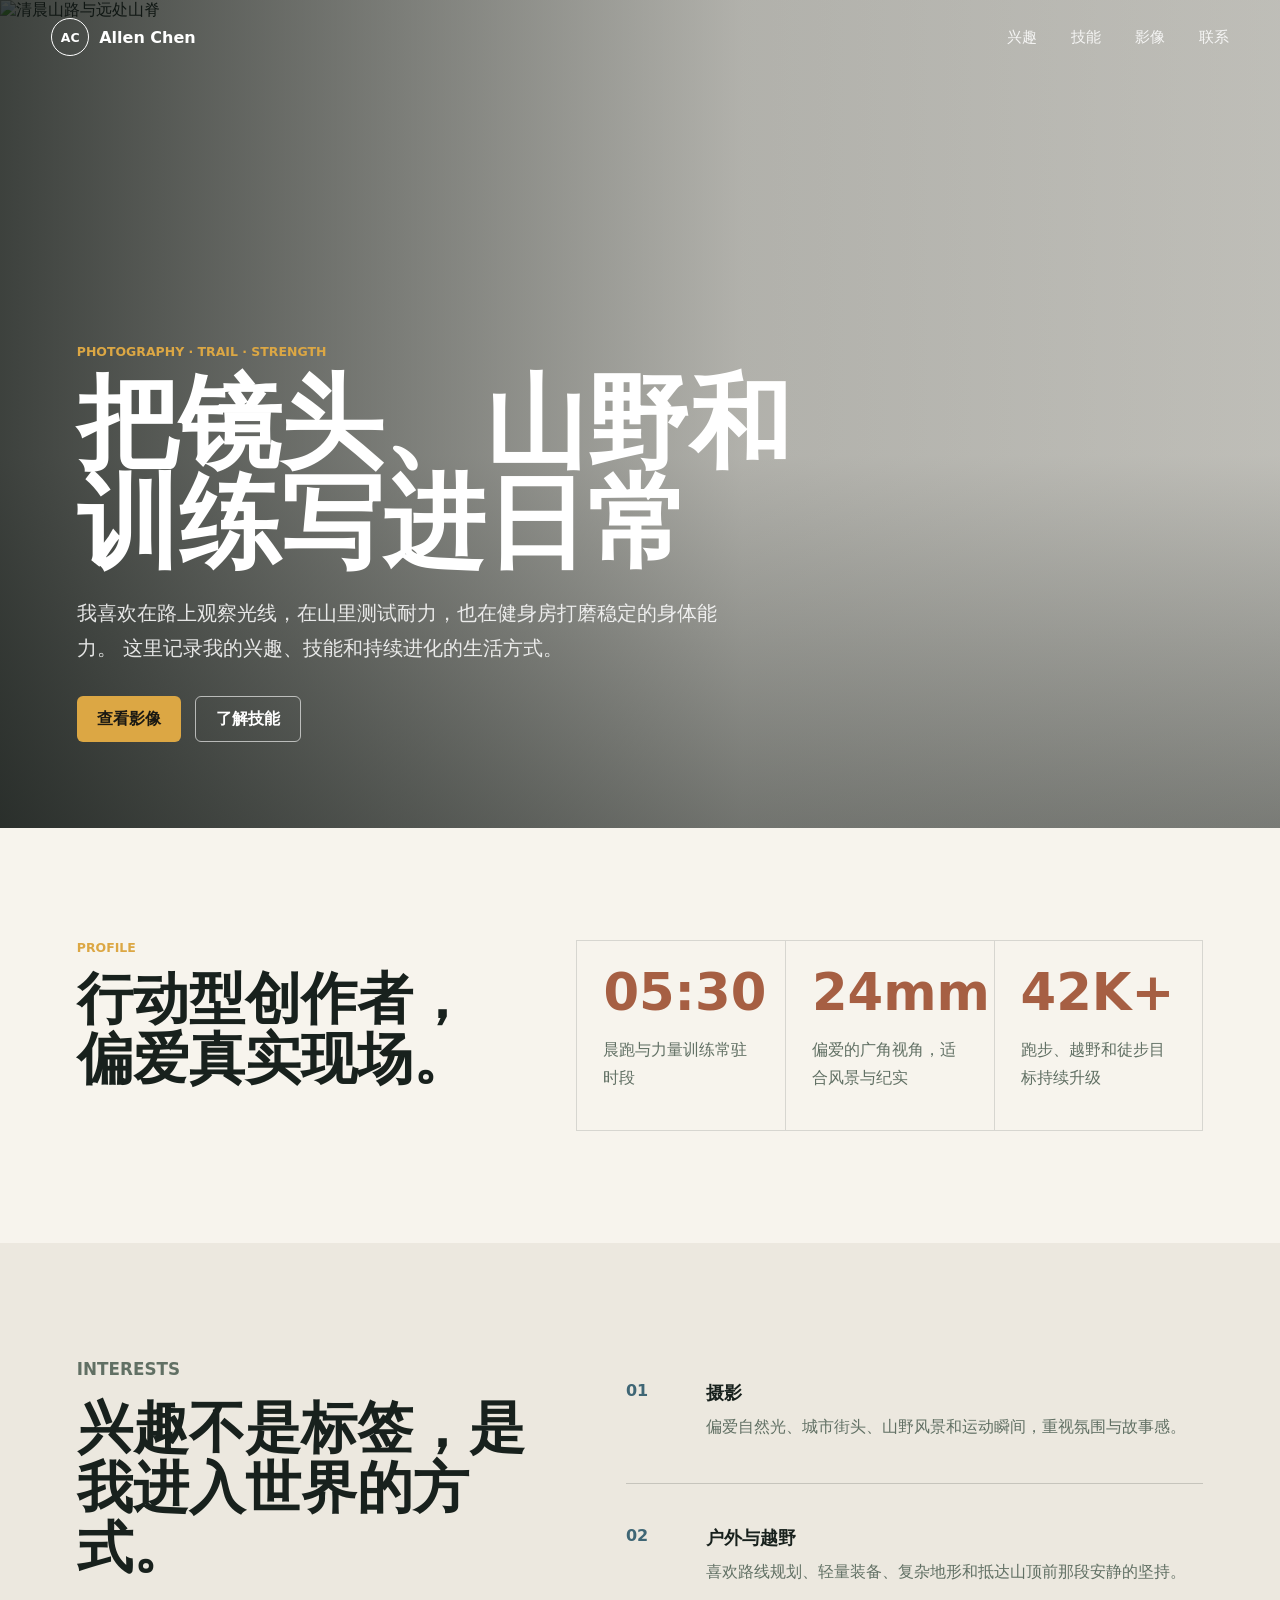
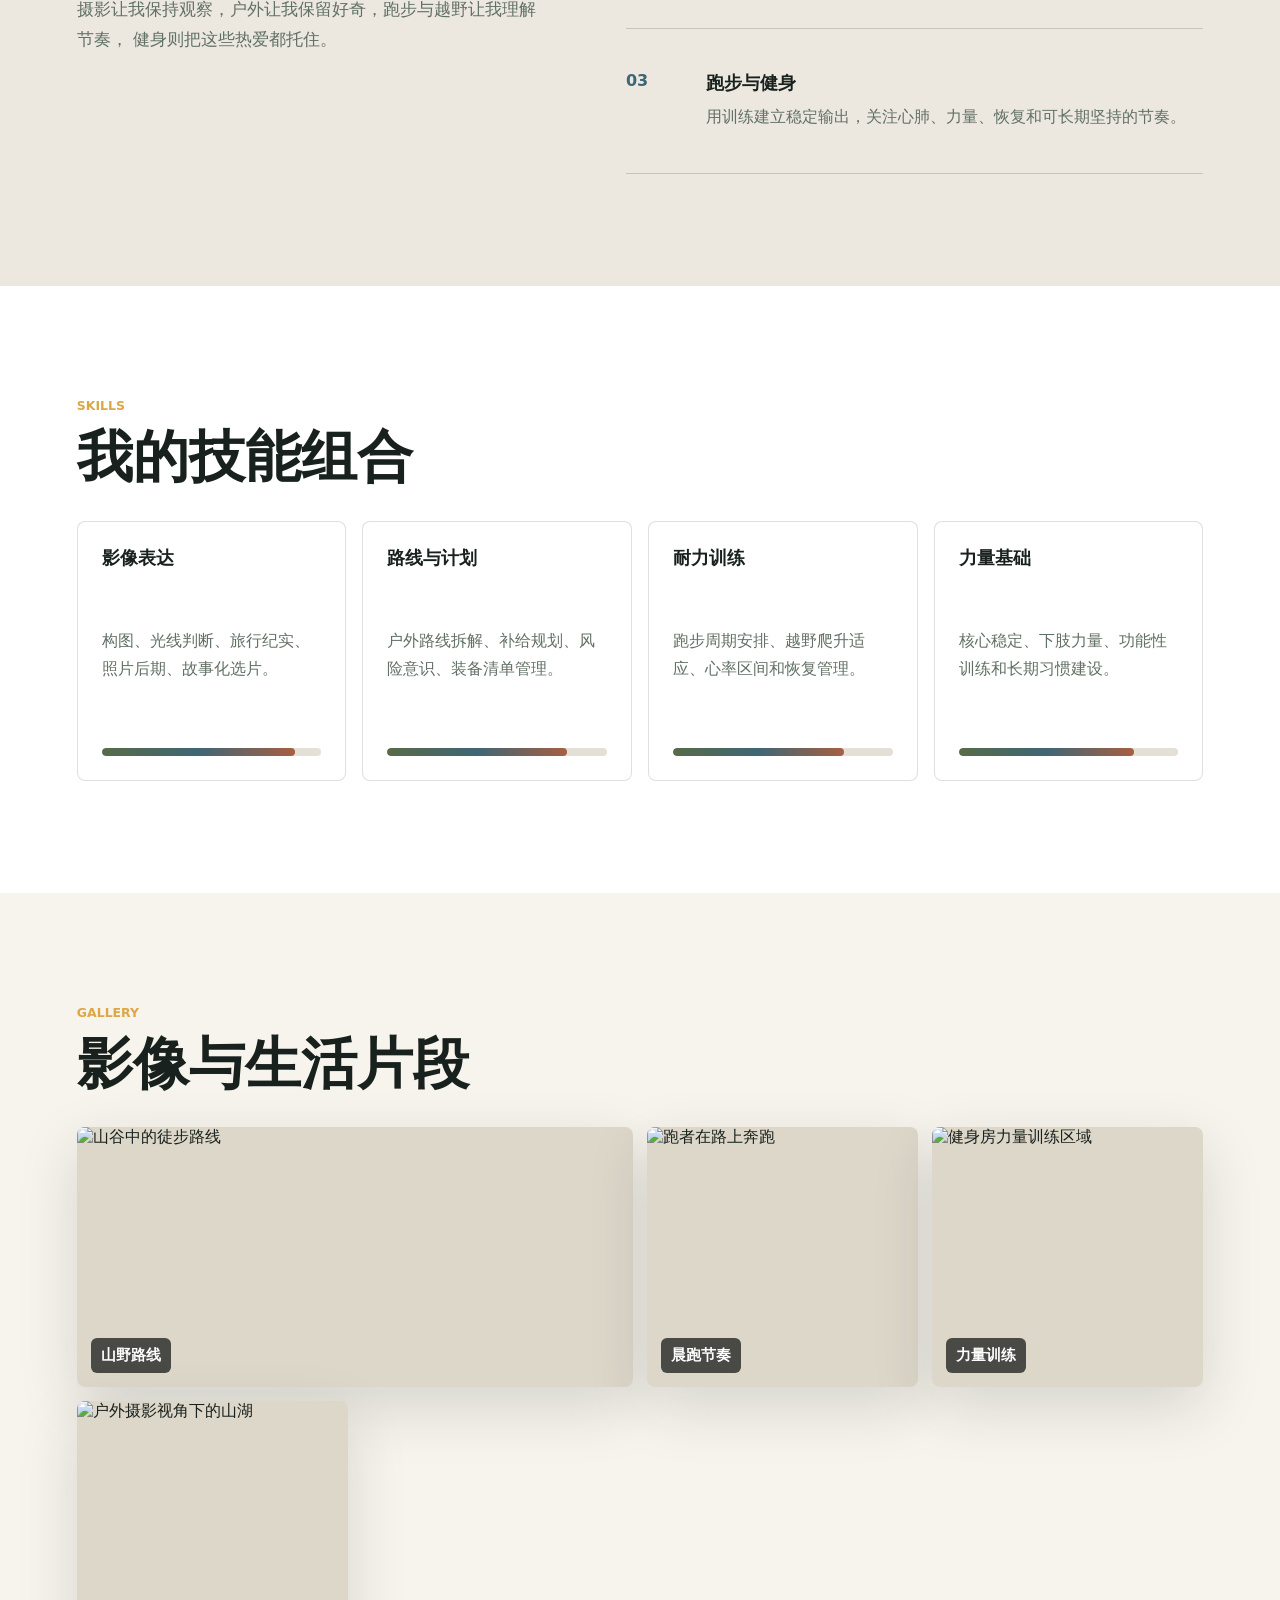
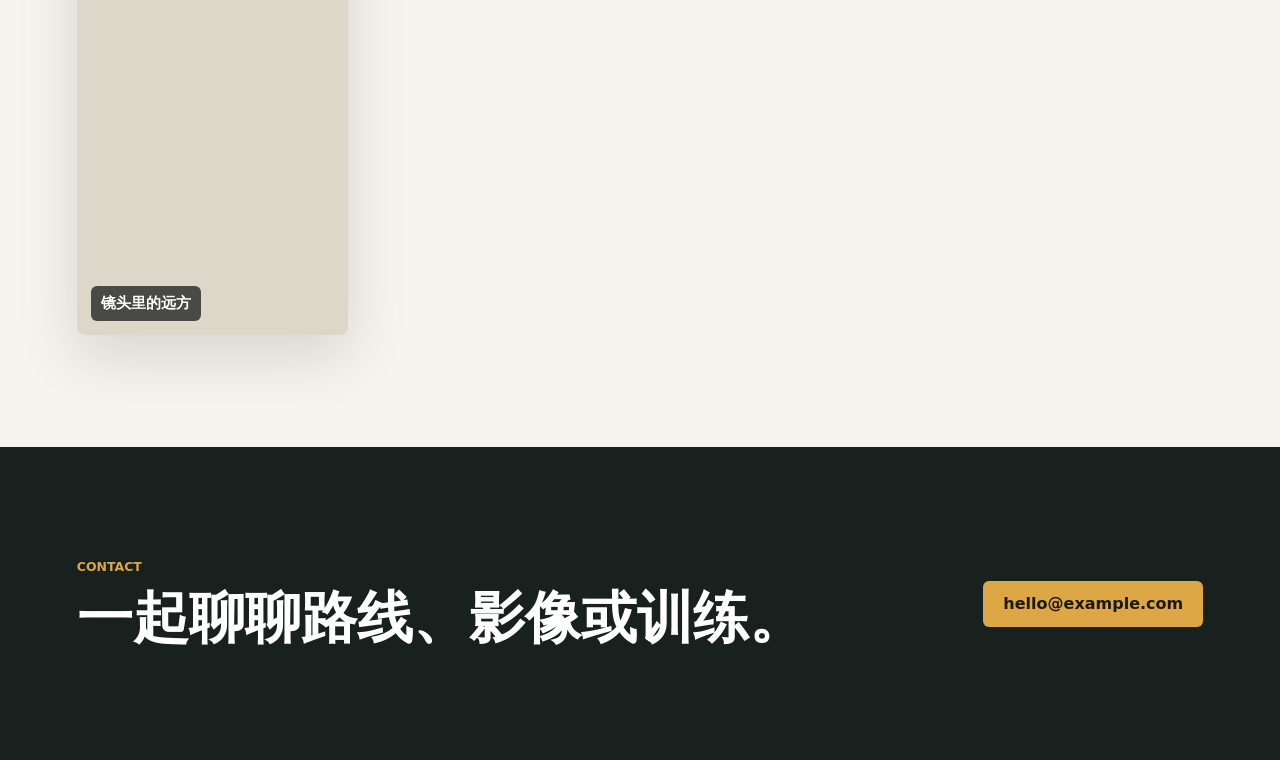
==== index.html @ 3719502e "initial commit" ====
<!doctype html>
<html lang="zh-CN">
  <head>
    <meta charset="UTF-8" />
    <meta name="viewport" content="width=device-width, initial-scale=1.0" />
    <title>Allen Chen | 个人展示</title>
    <meta
      name="description"
      content="Allen Chen 的个人展示网站，聚焦摄影、户外、跑步、越野、健身与综合技能。"
    />
    <link rel="preconnect" href="https://images.unsplash.com" />
    <link rel="stylesheet" href="styles.css" />
  </head>
  <body>
    <header class="site-header" aria-label="主导航">
      <a class="brand" href="#top" aria-label="返回首页">
        <span class="brand-mark">AC</span>
        <span>Allen Chen</span>
      </a>
      <nav class="nav-links" aria-label="页面导航">
        <a href="#interests">兴趣</a>
        <a href="#skills">技能</a>
        <a href="#gallery">影像</a>
        <a href="#contact">联系</a>
      </nav>
    </header>

    <main id="top">
      <section class="hero" aria-labelledby="hero-title">
        <img
          class="hero-image"
          src="https://images.unsplash.com/photo-1500530855697-b586d89ba3ee?auto=format&fit=crop&w=2200&q=85"
          alt="清晨山路与远处山脊"
        />
        <div class="hero-overlay"></div>
        <div class="hero-content">
          <p class="kicker">Photography · Trail · Strength</p>
          <h1 id="hero-title">把镜头、山野和训练写进日常</h1>
          <p class="hero-copy">
            我喜欢在路上观察光线，在山里测试耐力，也在健身房打磨稳定的身体能力。
            这里记录我的兴趣、技能和持续进化的生活方式。
          </p>
          <div class="hero-actions" aria-label="主要操作">
            <a class="button primary" href="#gallery">查看影像</a>
            <a class="button secondary" href="#skills">了解技能</a>
          </div>
        </div>
      </section>

      <section class="section intro" aria-label="个人概览">
        <div class="intro-text">
          <p class="section-label">Profile</p>
          <h2>行动型创作者，偏爱真实现场。</h2>
        </div>
        <div class="intro-grid">
          <article>
            <strong>05:30</strong>
            <span>晨跑与力量训练常驻时段</span>
          </article>
          <article>
            <strong>24mm</strong>
            <span>偏爱的广角视角，适合风景与纪实</span>
          </article>
          <article>
            <strong>42K+</strong>
            <span>跑步、越野和徒步目标持续升级</span>
          </article>
        </div>
      </section>

      <section id="interests" class="section split-section" aria-labelledby="interests-title">
        <div class="section-copy">
          <p class="section-label">Interests</p>
          <h2 id="interests-title">兴趣不是标签，是我进入世界的方式。</h2>
          <p>
            摄影让我保持观察，户外让我保留好奇，跑步与越野让我理解节奏，
            健身则把这些热爱都托住。
          </p>
        </div>
        <div class="interest-list">
          <article class="interest-item">
            <span>01</span>
            <div>
              <h3>摄影</h3>
              <p>偏爱自然光、城市街头、山野风景和运动瞬间，重视氛围与故事感。</p>
            </div>
          </article>
          <article class="interest-item">
            <span>02</span>
            <div>
              <h3>户外与越野</h3>
              <p>喜欢路线规划、轻量装备、复杂地形和抵达山顶前那段安静的坚持。</p>
            </div>
          </article>
          <article class="interest-item">
            <span>03</span>
            <div>
              <h3>跑步与健身</h3>
              <p>用训练建立稳定输出，关注心肺、力量、恢复和可长期坚持的节奏。</p>
            </div>
          </article>
        </div>
      </section>

      <section id="skills" class="section skills-section" aria-labelledby="skills-title">
        <div class="section-heading">
          <p class="section-label">Skills</p>
          <h2 id="skills-title">我的技能组合</h2>
        </div>
        <div class="skills-grid">
          <article class="skill-card">
            <h3>影像表达</h3>
            <p>构图、光线判断、旅行纪实、照片后期、故事化选片。</p>
            <div class="meter" aria-label="影像表达熟练度"><span style="width: 88%"></span></div>
          </article>
          <article class="skill-card">
            <h3>路线与计划</h3>
            <p>户外路线拆解、补给规划、风险意识、装备清单管理。</p>
            <div class="meter" aria-label="路线与计划熟练度"><span style="width: 82%"></span></div>
          </article>
          <article class="skill-card">
            <h3>耐力训练</h3>
            <p>跑步周期安排、越野爬升适应、心率区间和恢复管理。</p>
            <div class="meter" aria-label="耐力训练熟练度"><span style="width: 78%"></span></div>
          </article>
          <article class="skill-card">
            <h3>力量基础</h3>
            <p>核心稳定、下肢力量、功能性训练和长期习惯建设。</p>
            <div class="meter" aria-label="力量基础熟练度"><span style="width: 80%"></span></div>
          </article>
        </div>
      </section>

      <section id="gallery" class="section gallery-section" aria-labelledby="gallery-title">
        <div class="section-heading">
          <p class="section-label">Gallery</p>
          <h2 id="gallery-title">影像与生活片段</h2>
        </div>
        <div class="gallery-grid">
          <figure class="gallery-item wide">
            <img
              src="https://images.unsplash.com/photo-1500534314209-a25ddb2bd429?auto=format&fit=crop&w=1400&q=85"
              alt="山谷中的徒步路线"
            />
            <figcaption>山野路线</figcaption>
          </figure>
          <figure class="gallery-item">
            <img
              src="https://images.unsplash.com/photo-1516724562728-afc824a36e84?auto=format&fit=crop&w=900&q=85"
              alt="跑者在路上奔跑"
            />
            <figcaption>晨跑节奏</figcaption>
          </figure>
          <figure class="gallery-item">
            <img
              src="https://images.unsplash.com/photo-1534438327276-14e5300c3a48?auto=format&fit=crop&w=900&q=85"
              alt="健身房力量训练区域"
            />
            <figcaption>力量训练</figcaption>
          </figure>
          <figure class="gallery-item tall">
            <img
              src="https://images.unsplash.com/photo-1500534623283-312aade485b7?auto=format&fit=crop&w=900&q=85"
              alt="户外摄影视角下的山湖"
            />
            <figcaption>镜头里的远方</figcaption>
          </figure>
        </div>
      </section>

      <section id="contact" class="section contact-section" aria-labelledby="contact-title">
        <div>
          <p class="section-label">Contact</p>
          <h2 id="contact-title">一起聊聊路线、影像或训练。</h2>
        </div>
        <a class="button primary" href="mailto:hello@example.com">hello@example.com</a>
      </section>
    </main>

    <button class="back-to-top" type="button" aria-label="回到顶部">↑</button>

    <script src="script.js"></script>
  </body>
</html>
---- styles.css ----
:root {
  color-scheme: light;
  --ink: #18211d;
  --muted: #617064;
  --paper: #f7f4ed;
  --panel: #ffffff;
  --moss: #586b48;
  --clay: #a65f43;
  --steel: #3f6675;
  --sun: #dca744;
  --line: rgba(24, 33, 29, 0.14);
  --shadow: 0 20px 60px rgba(24, 33, 29, 0.15);
}

* {
  box-sizing: border-box;
}

html {
  scroll-behavior: smooth;
}

body {
  margin: 0;
  font-family:
    Inter, ui-sans-serif, system-ui, -apple-system, BlinkMacSystemFont, "Segoe UI",
    "PingFang SC", "Microsoft YaHei", sans-serif;
  color: var(--ink);
  background: var(--paper);
}

img {
  display: block;
  max-width: 100%;
}

a {
  color: inherit;
  text-decoration: none;
}

.site-header {
  position: fixed;
  top: 0;
  left: 0;
  z-index: 20;
  display: flex;
  width: 100%;
  align-items: center;
  justify-content: space-between;
  padding: 18px clamp(18px, 4vw, 56px);
  color: #fff;
  transition:
    background 180ms ease,
    box-shadow 180ms ease,
    color 180ms ease;
}

.site-header.is-scrolled {
  color: var(--ink);
  background: rgba(247, 244, 237, 0.92);
  box-shadow: 0 10px 30px rgba(24, 33, 29, 0.09);
  backdrop-filter: blur(16px);
}

.brand,
.nav-links {
  display: flex;
  align-items: center;
}

.brand {
  gap: 10px;
  font-weight: 750;
}

.brand-mark {
  display: inline-grid;
  width: 38px;
  height: 38px;
  place-items: center;
  border: 1px solid currentColor;
  border-radius: 50%;
  font-size: 0.78rem;
  letter-spacing: 0;
}

.nav-links {
  gap: clamp(14px, 3vw, 34px);
  font-size: 0.94rem;
}

.nav-links a {
  opacity: 0.86;
}

.nav-links a:hover {
  opacity: 1;
}

.hero {
  position: relative;
  min-height: 92vh;
  display: grid;
  align-items: end;
  overflow: hidden;
  padding: 132px clamp(20px, 6vw, 82px) 86px;
}

.hero-image,
.hero-overlay {
  position: absolute;
  inset: 0;
  width: 100%;
  height: 100%;
}

.hero-image {
  object-fit: cover;
}

.hero-overlay {
  background:
    linear-gradient(90deg, rgba(12, 18, 15, 0.78), rgba(12, 18, 15, 0.26) 58%, rgba(12, 18, 15, 0.2)),
    linear-gradient(0deg, rgba(12, 18, 15, 0.42), rgba(12, 18, 15, 0.05) 45%);
}

.hero-content {
  position: relative;
  z-index: 1;
  max-width: 780px;
  color: #fff;
}

.kicker,
.section-label {
  margin: 0 0 14px;
  color: var(--sun);
  font-size: 0.78rem;
  font-weight: 800;
  letter-spacing: 0;
  text-transform: uppercase;
}

h1,
h2,
h3,
p {
  margin-top: 0;
}

h1 {
  max-width: 760px;
  margin-bottom: 22px;
  font-size: clamp(3rem, 8vw, 6.8rem);
  line-height: 0.98;
  letter-spacing: 0;
}

h2 {
  margin-bottom: 18px;
  font-size: clamp(2rem, 4.4vw, 4rem);
  line-height: 1.06;
  letter-spacing: 0;
}

h3 {
  margin-bottom: 8px;
  font-size: 1.12rem;
}

.hero-copy {
  max-width: 640px;
  margin-bottom: 30px;
  color: rgba(255, 255, 255, 0.86);
  font-size: clamp(1rem, 1.6vw, 1.22rem);
  line-height: 1.8;
}

.hero-actions,
.contact-section {
  display: flex;
  align-items: center;
  gap: 14px;
  flex-wrap: wrap;
}

.button {
  display: inline-flex;
  min-height: 46px;
  align-items: center;
  justify-content: center;
  border-radius: 6px;
  padding: 0 20px;
  font-weight: 760;
  transition:
    transform 160ms ease,
    background 160ms ease,
    border-color 160ms ease;
}

.button:hover {
  transform: translateY(-2px);
}

.button.primary {
  background: var(--sun);
  color: #1b1913;
}

.button.secondary {
  border: 1px solid rgba(255, 255, 255, 0.62);
  color: #fff;
}

.section {
  padding: clamp(62px, 9vw, 112px) clamp(20px, 6vw, 82px);
}

.intro {
  display: grid;
  grid-template-columns: minmax(0, 0.82fr) minmax(320px, 1.18fr);
  gap: clamp(28px, 5vw, 72px);
  align-items: start;
}

.intro-text h2 {
  max-width: 580px;
}

.intro-grid {
  display: grid;
  grid-template-columns: repeat(3, minmax(0, 1fr));
  border-top: 1px solid var(--line);
  border-left: 1px solid var(--line);
}

.intro-grid article {
  min-height: 190px;
  padding: 26px;
  border-right: 1px solid var(--line);
  border-bottom: 1px solid var(--line);
}

.intro-grid strong {
  display: block;
  margin-bottom: 18px;
  color: var(--clay);
  font-size: clamp(2rem, 4vw, 3.7rem);
  line-height: 1;
}

.intro-grid span,
.section-copy p,
.interest-item p,
.skill-card p {
  color: var(--muted);
  line-height: 1.75;
}

.split-section {
  display: grid;
  grid-template-columns: minmax(280px, 0.9fr) minmax(320px, 1.1fr);
  gap: clamp(34px, 6vw, 92px);
  background: #ece8df;
}

.section-copy {
  position: sticky;
  top: 118px;
  align-self: start;
}

.section-copy p {
  max-width: 560px;
  font-size: 1.05rem;
}

.interest-list {
  display: grid;
  gap: 16px;
}

.interest-item {
  display: grid;
  grid-template-columns: 58px minmax(0, 1fr);
  gap: 22px;
  padding: 26px 0;
  border-bottom: 1px solid rgba(24, 33, 29, 0.18);
}

.interest-item span {
  color: var(--steel);
  font-weight: 850;
}

.skills-section {
  background: #fff;
}

.section-heading {
  max-width: 760px;
  margin-bottom: 34px;
}

.skills-grid {
  display: grid;
  grid-template-columns: repeat(4, minmax(0, 1fr));
  gap: 16px;
}

.skill-card {
  min-height: 260px;
  display: flex;
  flex-direction: column;
  justify-content: space-between;
  padding: 24px;
  border: 1px solid var(--line);
  border-radius: 8px;
  background: var(--panel);
}

.meter {
  height: 8px;
  overflow: hidden;
  border-radius: 999px;
  background: #e5e0d6;
}

.meter span {
  display: block;
  height: 100%;
  border-radius: inherit;
  background: linear-gradient(90deg, var(--moss), var(--steel), var(--clay));
}

.gallery-section {
  background: var(--paper);
}

.gallery-grid {
  display: grid;
  grid-template-columns: repeat(4, minmax(0, 1fr));
  grid-auto-rows: 260px;
  gap: 14px;
}

.gallery-item {
  position: relative;
  overflow: hidden;
  margin: 0;
  border-radius: 8px;
  background: #ddd7ca;
  box-shadow: var(--shadow);
}

.gallery-item.wide {
  grid-column: span 2;
}

.gallery-item.tall {
  grid-row: span 2;
}

.gallery-item img {
  width: 100%;
  height: 100%;
  object-fit: cover;
  transition: transform 500ms ease;
}

.gallery-item:hover img {
  transform: scale(1.05);
}

.gallery-item figcaption {
  position: absolute;
  left: 14px;
  bottom: 14px;
  max-width: calc(100% - 28px);
  border-radius: 6px;
  padding: 8px 10px;
  color: #fff;
  background: rgba(16, 20, 18, 0.72);
  font-size: 0.92rem;
  font-weight: 700;
  backdrop-filter: blur(8px);
}

.contact-section {
  justify-content: space-between;
  background: var(--ink);
  color: #fff;
}

.contact-section h2 {
  max-width: 820px;
  margin-bottom: 0;
}

.back-to-top {
  position: fixed;
  right: 20px;
  bottom: 20px;
  z-index: 30;
  width: 44px;
  height: 44px;
  border: 0;
  border-radius: 50%;
  color: #fff;
  background: var(--ink);
  box-shadow: 0 12px 32px rgba(24, 33, 29, 0.24);
  cursor: pointer;
  opacity: 0;
  transform: translateY(10px);
  pointer-events: none;
  transition:
    opacity 160ms ease,
    transform 160ms ease;
}

.back-to-top.is-visible {
  opacity: 1;
  transform: translateY(0);
  pointer-events: auto;
}

@media (max-width: 980px) {
  .intro,
  .split-section {
    grid-template-columns: 1fr;
  }

  .section-copy {
    position: static;
  }

  .skills-grid {
    grid-template-columns: repeat(2, minmax(0, 1fr));
  }

  .gallery-grid {
    grid-template-columns: repeat(2, minmax(0, 1fr));
  }
}

@media (max-width: 680px) {
  .site-header {
    align-items: flex-start;
    gap: 14px;
    padding: 14px 18px;
  }

  .brand span:last-child {
    display: none;
  }

  .nav-links {
    width: min(100%, 310px);
    justify-content: flex-end;
    gap: 12px;
    font-size: 0.86rem;
  }

  .hero {
    min-height: 88vh;
    padding: 116px 20px 58px;
  }

  .hero-actions .button,
  .contact-section .button {
    width: 100%;
  }

  .intro-grid,
  .skills-grid,
  .gallery-grid {
    grid-template-columns: 1fr;
  }

  .intro-grid article {
    min-height: 138px;
  }

  .interest-item {
    grid-template-columns: 42px minmax(0, 1fr);
    gap: 16px;
  }

  .gallery-grid {
    grid-auto-rows: 240px;
  }

  .gallery-item.wide,
  .gallery-item.tall {
    grid-column: auto;
    grid-row: auto;
  }
}
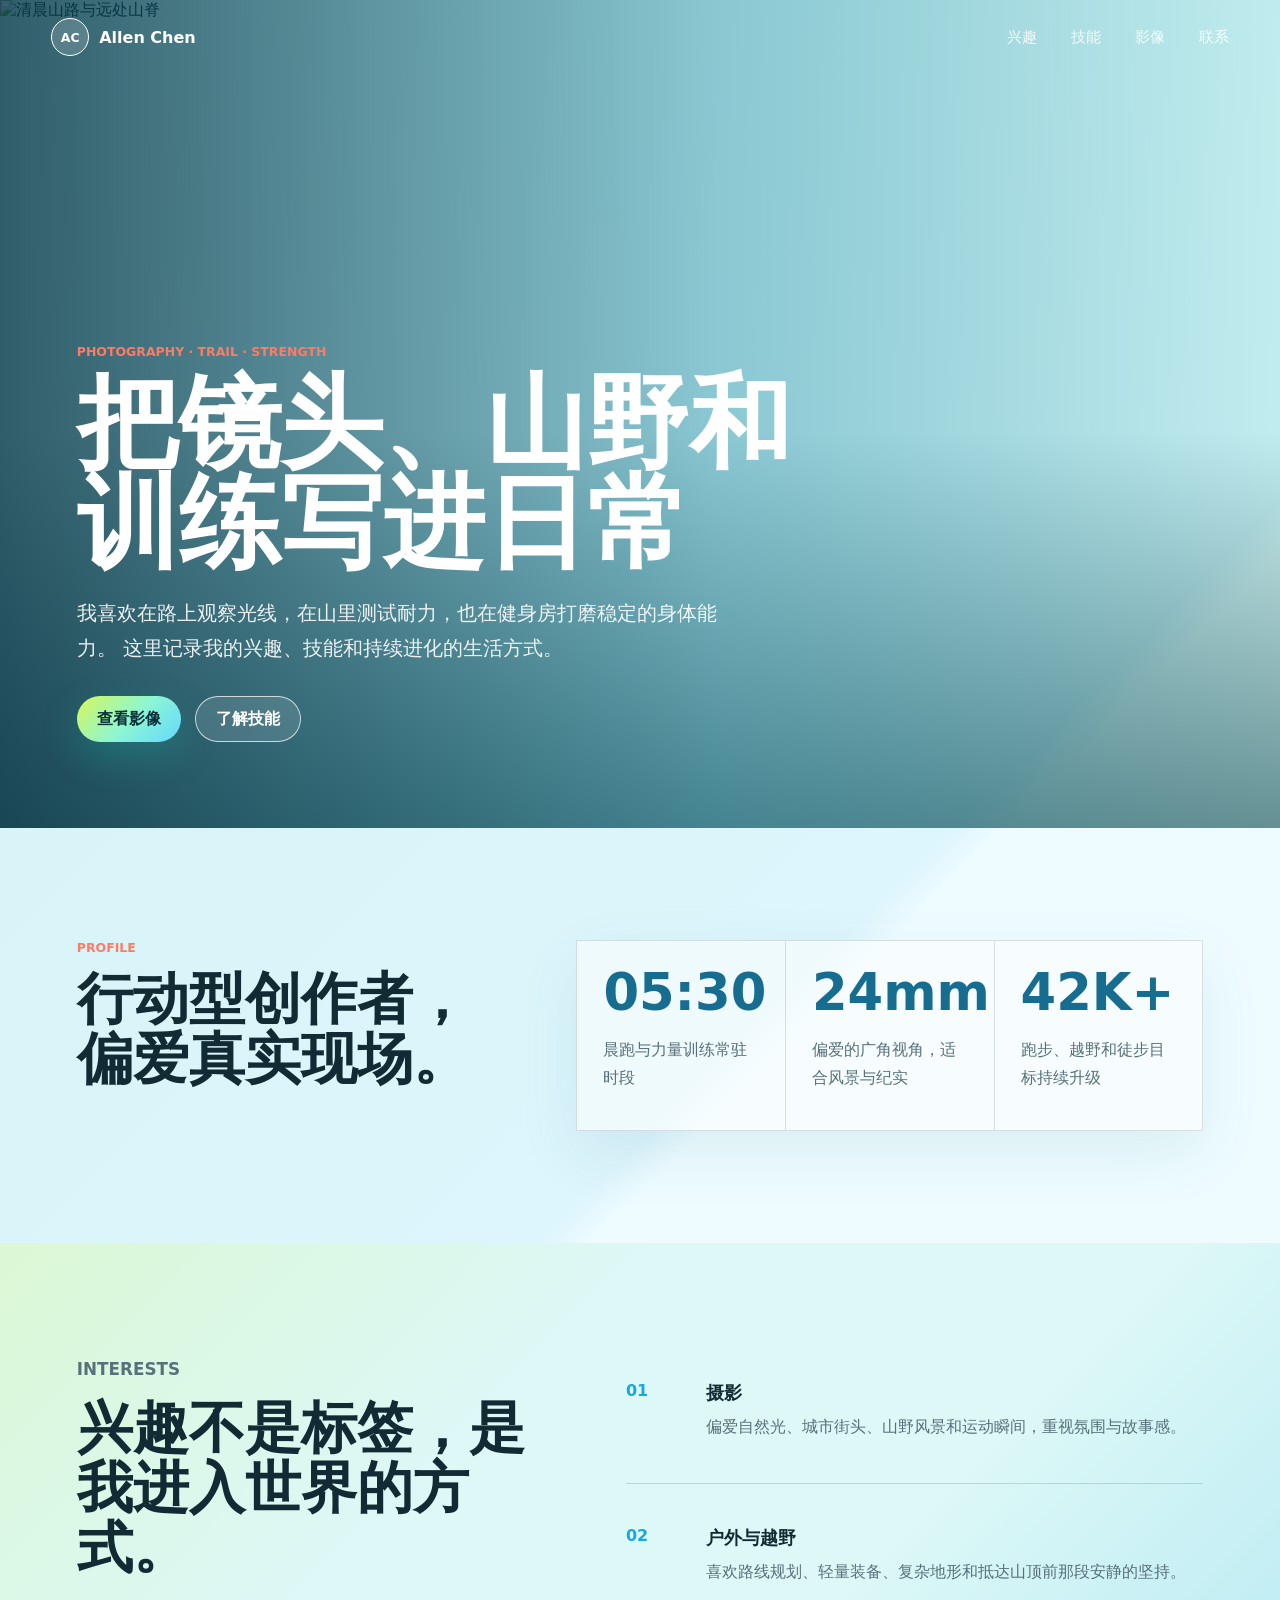
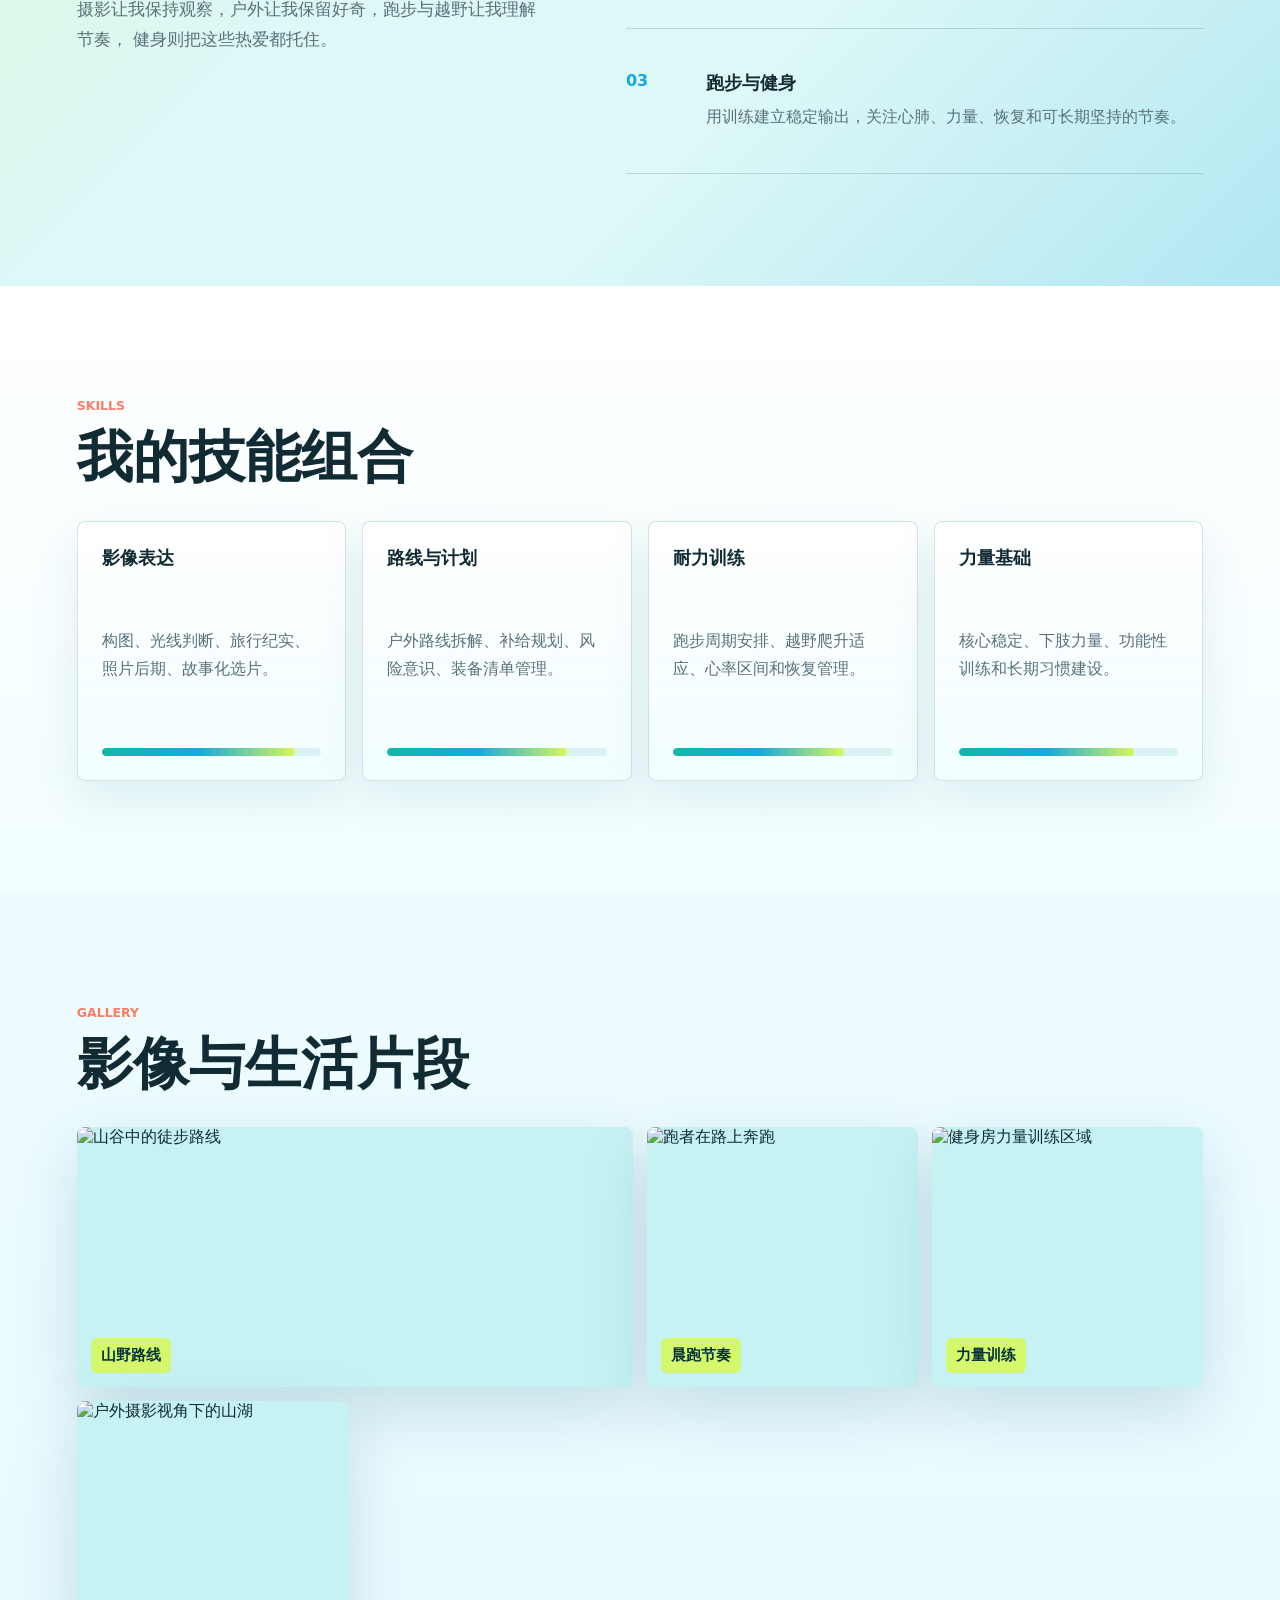
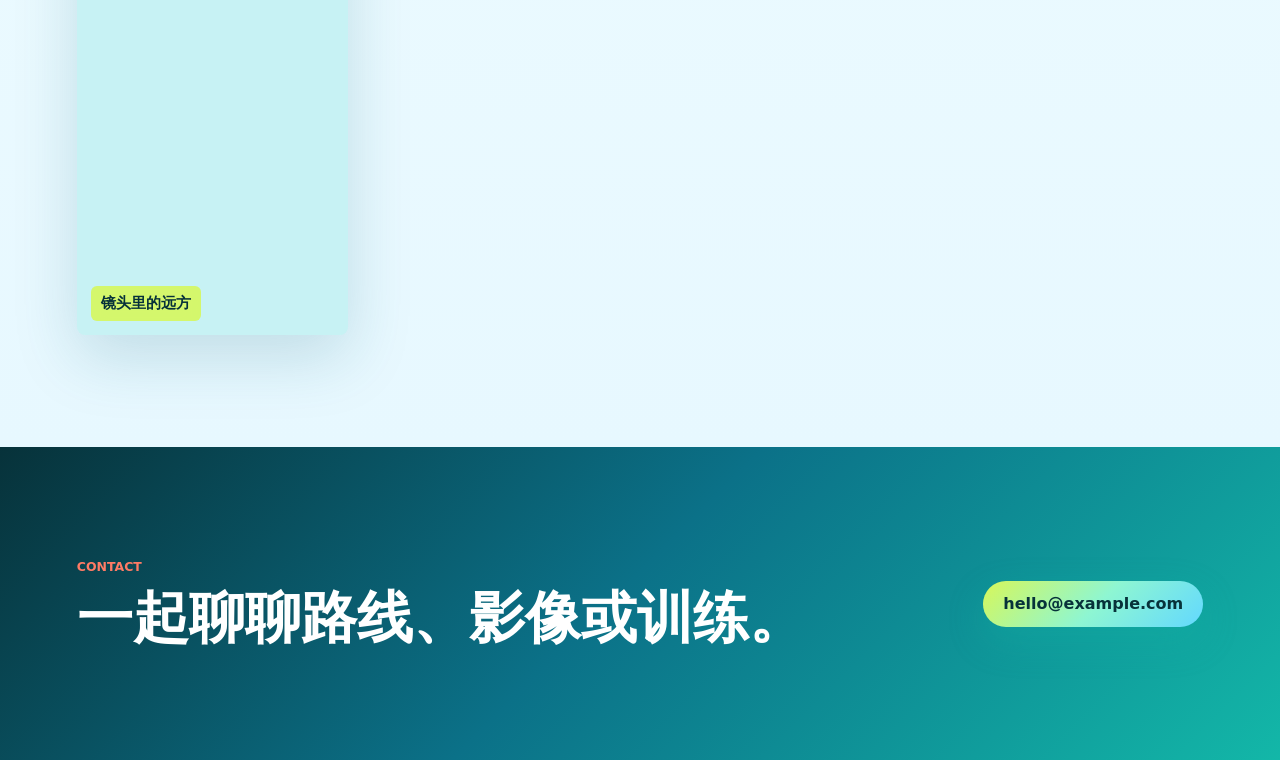
==== commit 248c55bf: "Refresh site with blue-green theme" ====
--- a/index.html
+++ b/index.html
@@ -9,7 +9,7 @@
       content="Allen Chen 的个人展示网站，聚焦摄影、户外、跑步、越野、健身与综合技能。"
     />
     <link rel="preconnect" href="https://images.unsplash.com" />
-    <link rel="stylesheet" href="styles.css" />
+    <link rel="stylesheet" href="styles.css?v=bluegreen" />
   </head>
   <body>
     <header class="site-header" aria-label="主导航">
--- a/styles.css
+++ b/styles.css
@@ -1,15 +1,16 @@
 :root {
   color-scheme: light;
-  --ink: #18211d;
-  --muted: #617064;
-  --paper: #f7f4ed;
+  --ink: #102b33;
+  --muted: #57717a;
+  --paper: #eefcff;
   --panel: #ffffff;
-  --moss: #586b48;
-  --clay: #a65f43;
-  --steel: #3f6675;
-  --sun: #dca744;
-  --line: rgba(24, 33, 29, 0.14);
-  --shadow: 0 20px 60px rgba(24, 33, 29, 0.15);
+  --teal: #12b7a7;
+  --cyan: #18a8e0;
+  --deep-blue: #176d8f;
+  --lime: #d7f759;
+  --coral: #ff7b65;
+  --line: rgba(16, 43, 51, 0.14);
+  --shadow: 0 22px 64px rgba(12, 98, 119, 0.18);
 }
 
 * {
@@ -26,7 +27,9 @@
     Inter, ui-sans-serif, system-ui, -apple-system, BlinkMacSystemFont, "Segoe UI",
     "PingFang SC", "Microsoft YaHei", sans-serif;
   color: var(--ink);
-  background: var(--paper);
+  background:
+    linear-gradient(135deg, rgba(18, 183, 167, 0.12), rgba(24, 168, 224, 0.08) 34%, transparent 35%),
+    var(--paper);
 }
 
 img {
@@ -58,8 +61,8 @@
 
 .site-header.is-scrolled {
   color: var(--ink);
-  background: rgba(247, 244, 237, 0.92);
-  box-shadow: 0 10px 30px rgba(24, 33, 29, 0.09);
+  background: rgba(238, 252, 255, 0.91);
+  box-shadow: 0 10px 30px rgba(12, 98, 119, 0.13);
   backdrop-filter: blur(16px);
 }
 
@@ -81,8 +84,15 @@
   place-items: center;
   border: 1px solid currentColor;
   border-radius: 50%;
+  background: rgba(255, 255, 255, 0.16);
   font-size: 0.78rem;
   letter-spacing: 0;
+}
+
+.site-header.is-scrolled .brand-mark {
+  color: #fff;
+  border-color: transparent;
+  background: linear-gradient(135deg, var(--teal), var(--cyan));
 }
 
 .nav-links {
@@ -121,8 +131,8 @@
 
 .hero-overlay {
   background:
-    linear-gradient(90deg, rgba(12, 18, 15, 0.78), rgba(12, 18, 15, 0.26) 58%, rgba(12, 18, 15, 0.2)),
-    linear-gradient(0deg, rgba(12, 18, 15, 0.42), rgba(12, 18, 15, 0.05) 45%);
+    linear-gradient(90deg, rgba(4, 53, 69, 0.78), rgba(10, 132, 153, 0.36) 56%, rgba(42, 215, 191, 0.12)),
+    linear-gradient(0deg, rgba(7, 42, 52, 0.56), rgba(7, 42, 52, 0.03) 48%);
 }
 
 .hero-content {
@@ -135,7 +145,7 @@
 .kicker,
 .section-label {
   margin: 0 0 14px;
-  color: var(--sun);
+  color: var(--coral);
   font-size: 0.78rem;
   font-weight: 800;
   letter-spacing: 0;
@@ -172,7 +182,7 @@
 .hero-copy {
   max-width: 640px;
   margin-bottom: 30px;
-  color: rgba(255, 255, 255, 0.86);
+  color: rgba(255, 255, 255, 0.9);
   font-size: clamp(1rem, 1.6vw, 1.22rem);
   line-height: 1.8;
 }
@@ -190,7 +200,7 @@
   min-height: 46px;
   align-items: center;
   justify-content: center;
-  border-radius: 6px;
+  border-radius: 999px;
   padding: 0 20px;
   font-weight: 760;
   transition:
@@ -204,13 +214,16 @@
 }
 
 .button.primary {
-  background: var(--sun);
-  color: #1b1913;
+  background: linear-gradient(135deg, var(--lime), #8ef6d2 52%, #62d8ff);
+  color: #07323a;
+  box-shadow: 0 14px 36px rgba(18, 183, 167, 0.28);
 }
 
 .button.secondary {
-  border: 1px solid rgba(255, 255, 255, 0.62);
+  border: 1px solid rgba(255, 255, 255, 0.72);
   color: #fff;
+  background: rgba(255, 255, 255, 0.12);
+  backdrop-filter: blur(10px);
 }
 
 .section {
@@ -233,6 +246,8 @@
   grid-template-columns: repeat(3, minmax(0, 1fr));
   border-top: 1px solid var(--line);
   border-left: 1px solid var(--line);
+  background: rgba(255, 255, 255, 0.55);
+  box-shadow: 0 22px 58px rgba(12, 98, 119, 0.09);
 }
 
 .intro-grid article {
@@ -245,7 +260,7 @@
 .intro-grid strong {
   display: block;
   margin-bottom: 18px;
-  color: var(--clay);
+  color: var(--deep-blue);
   font-size: clamp(2rem, 4vw, 3.7rem);
   line-height: 1;
 }
@@ -262,7 +277,10 @@
   display: grid;
   grid-template-columns: minmax(280px, 0.9fr) minmax(320px, 1.1fr);
   gap: clamp(34px, 6vw, 92px);
-  background: #ece8df;
+  background:
+    linear-gradient(135deg, rgba(215, 247, 89, 0.22), transparent 34%),
+    linear-gradient(315deg, rgba(24, 168, 224, 0.22), transparent 38%),
+    #dcf8f7;
 }
 
 .section-copy {
@@ -286,16 +304,17 @@
   grid-template-columns: 58px minmax(0, 1fr);
   gap: 22px;
   padding: 26px 0;
-  border-bottom: 1px solid rgba(24, 33, 29, 0.18);
+  border-bottom: 1px solid rgba(16, 43, 51, 0.16);
 }
 
 .interest-item span {
-  color: var(--steel);
+  color: var(--cyan);
   font-weight: 850;
 }
 
 .skills-section {
-  background: #fff;
+  background:
+    linear-gradient(180deg, #fff, #f2feff);
 }
 
 .section-heading {
@@ -317,25 +336,38 @@
   padding: 24px;
   border: 1px solid var(--line);
   border-radius: 8px;
-  background: var(--panel);
+  background:
+    linear-gradient(180deg, rgba(255, 255, 255, 0.96), rgba(241, 254, 255, 0.92));
+  box-shadow: 0 18px 46px rgba(12, 98, 119, 0.1);
+  transition:
+    transform 180ms ease,
+    box-shadow 180ms ease,
+    border-color 180ms ease;
+}
+
+.skill-card:hover {
+  transform: translateY(-4px);
+  border-color: rgba(18, 183, 167, 0.42);
+  box-shadow: 0 24px 58px rgba(12, 98, 119, 0.16);
 }
 
 .meter {
   height: 8px;
   overflow: hidden;
   border-radius: 999px;
-  background: #e5e0d6;
+  background: #d9f2f3;
 }
 
 .meter span {
   display: block;
   height: 100%;
   border-radius: inherit;
-  background: linear-gradient(90deg, var(--moss), var(--steel), var(--clay));
+  background: linear-gradient(90deg, var(--teal), var(--cyan), var(--lime));
 }
 
 .gallery-section {
-  background: var(--paper);
+  background:
+    linear-gradient(180deg, #eefcff, #e7f8ff);
 }
 
 .gallery-grid {
@@ -350,7 +382,7 @@
   overflow: hidden;
   margin: 0;
   border-radius: 8px;
-  background: #ddd7ca;
+  background: #c7f2f4;
   box-shadow: var(--shadow);
 }
 
@@ -380,8 +412,8 @@
   max-width: calc(100% - 28px);
   border-radius: 6px;
   padding: 8px 10px;
-  color: #fff;
-  background: rgba(16, 20, 18, 0.72);
+  color: #06313a;
+  background: rgba(215, 247, 89, 0.88);
   font-size: 0.92rem;
   font-weight: 700;
   backdrop-filter: blur(8px);
@@ -389,7 +421,8 @@
 
 .contact-section {
   justify-content: space-between;
-  background: var(--ink);
+  background:
+    linear-gradient(135deg, #07323a, #0b7188 48%, #13b7a8);
   color: #fff;
 }
 
@@ -407,9 +440,9 @@
   height: 44px;
   border: 0;
   border-radius: 50%;
-  color: #fff;
-  background: var(--ink);
-  box-shadow: 0 12px 32px rgba(24, 33, 29, 0.24);
+  color: #07323a;
+  background: var(--lime);
+  box-shadow: 0 12px 32px rgba(12, 98, 119, 0.24);
   cursor: pointer;
   opacity: 0;
   transform: translateY(10px);
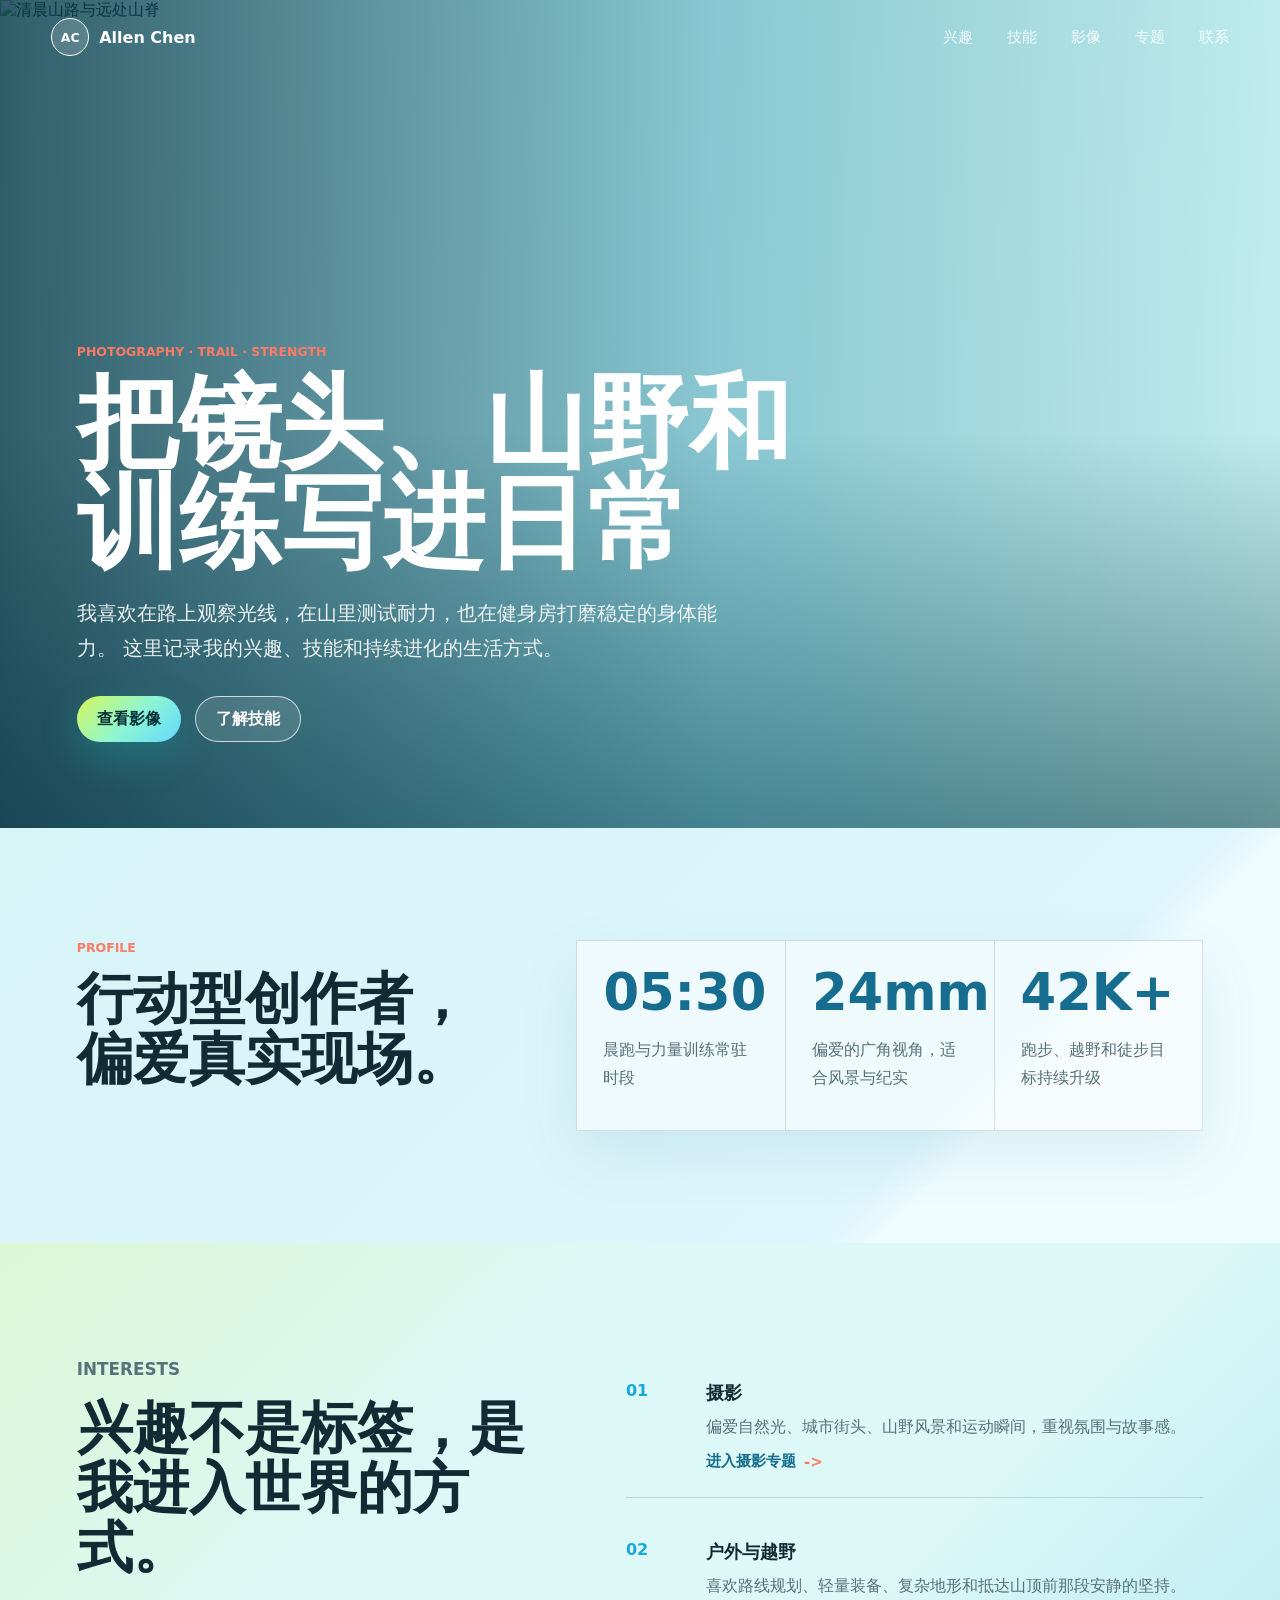
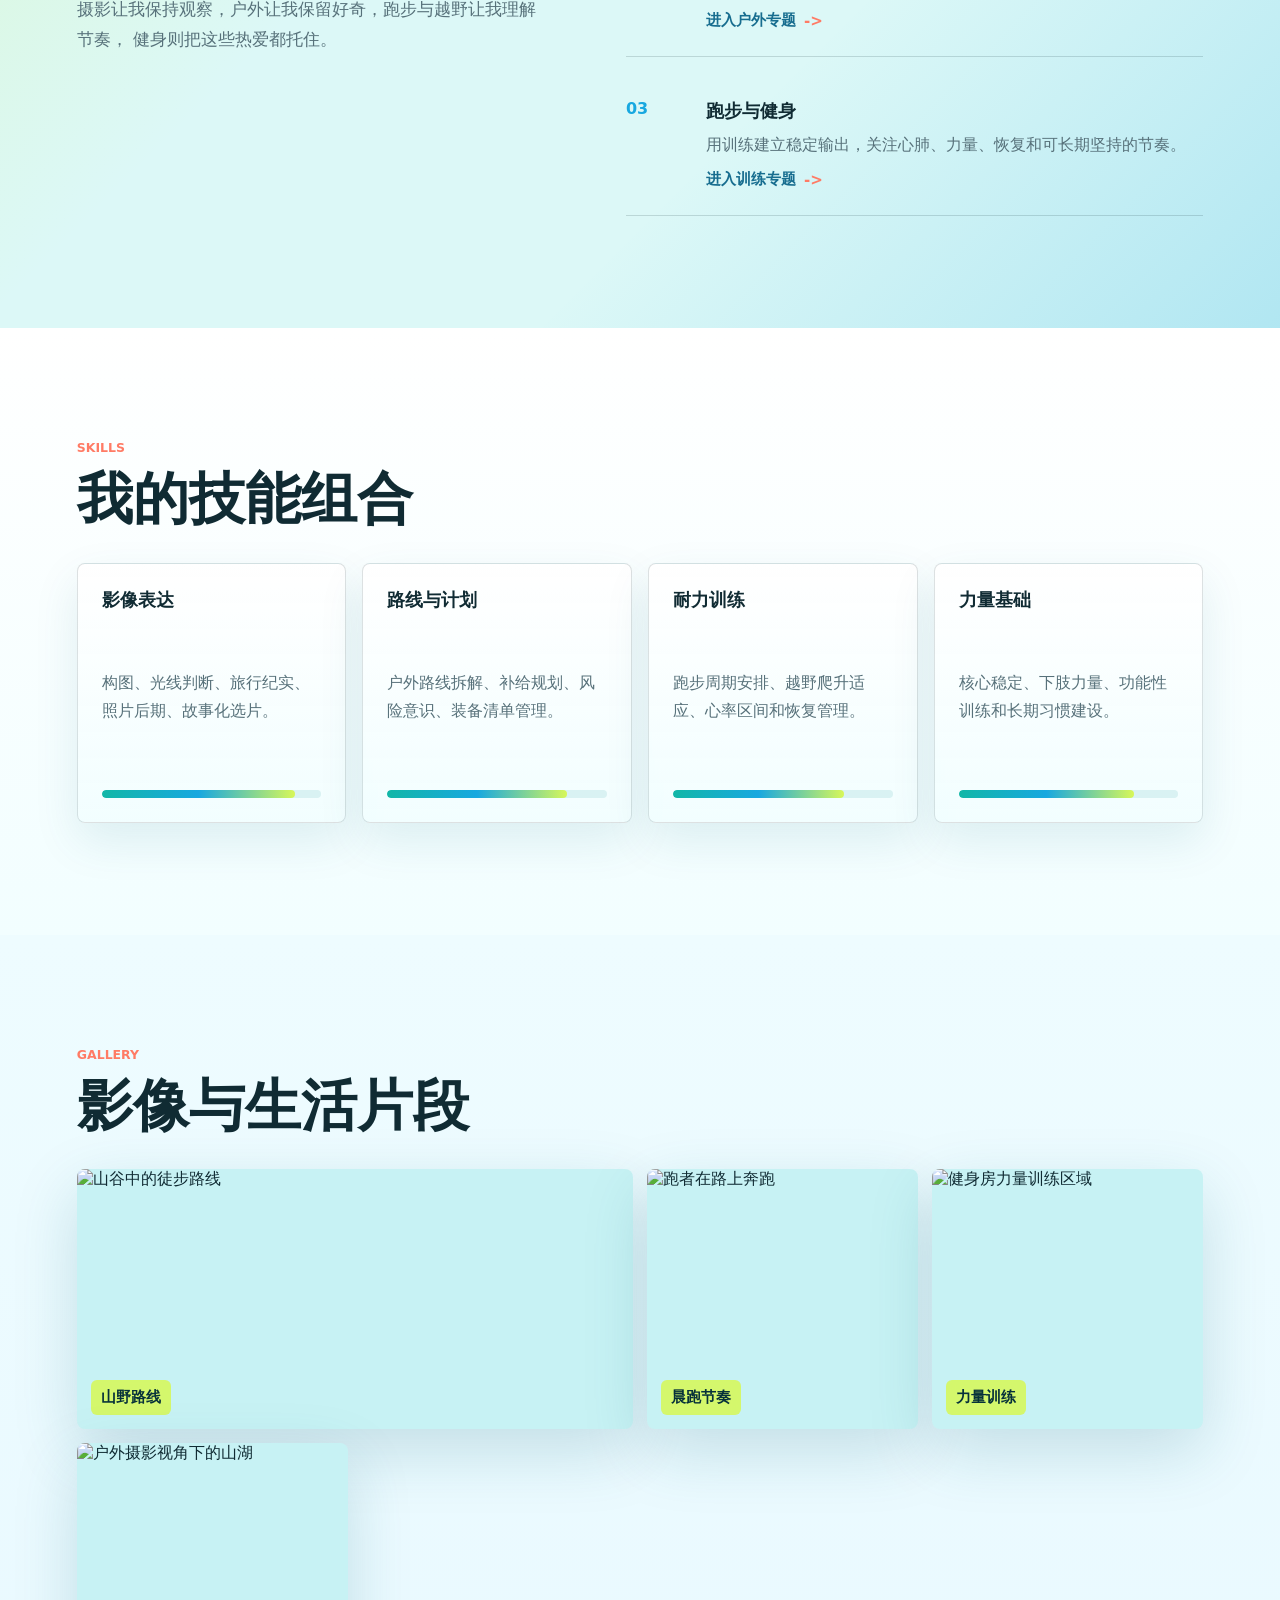
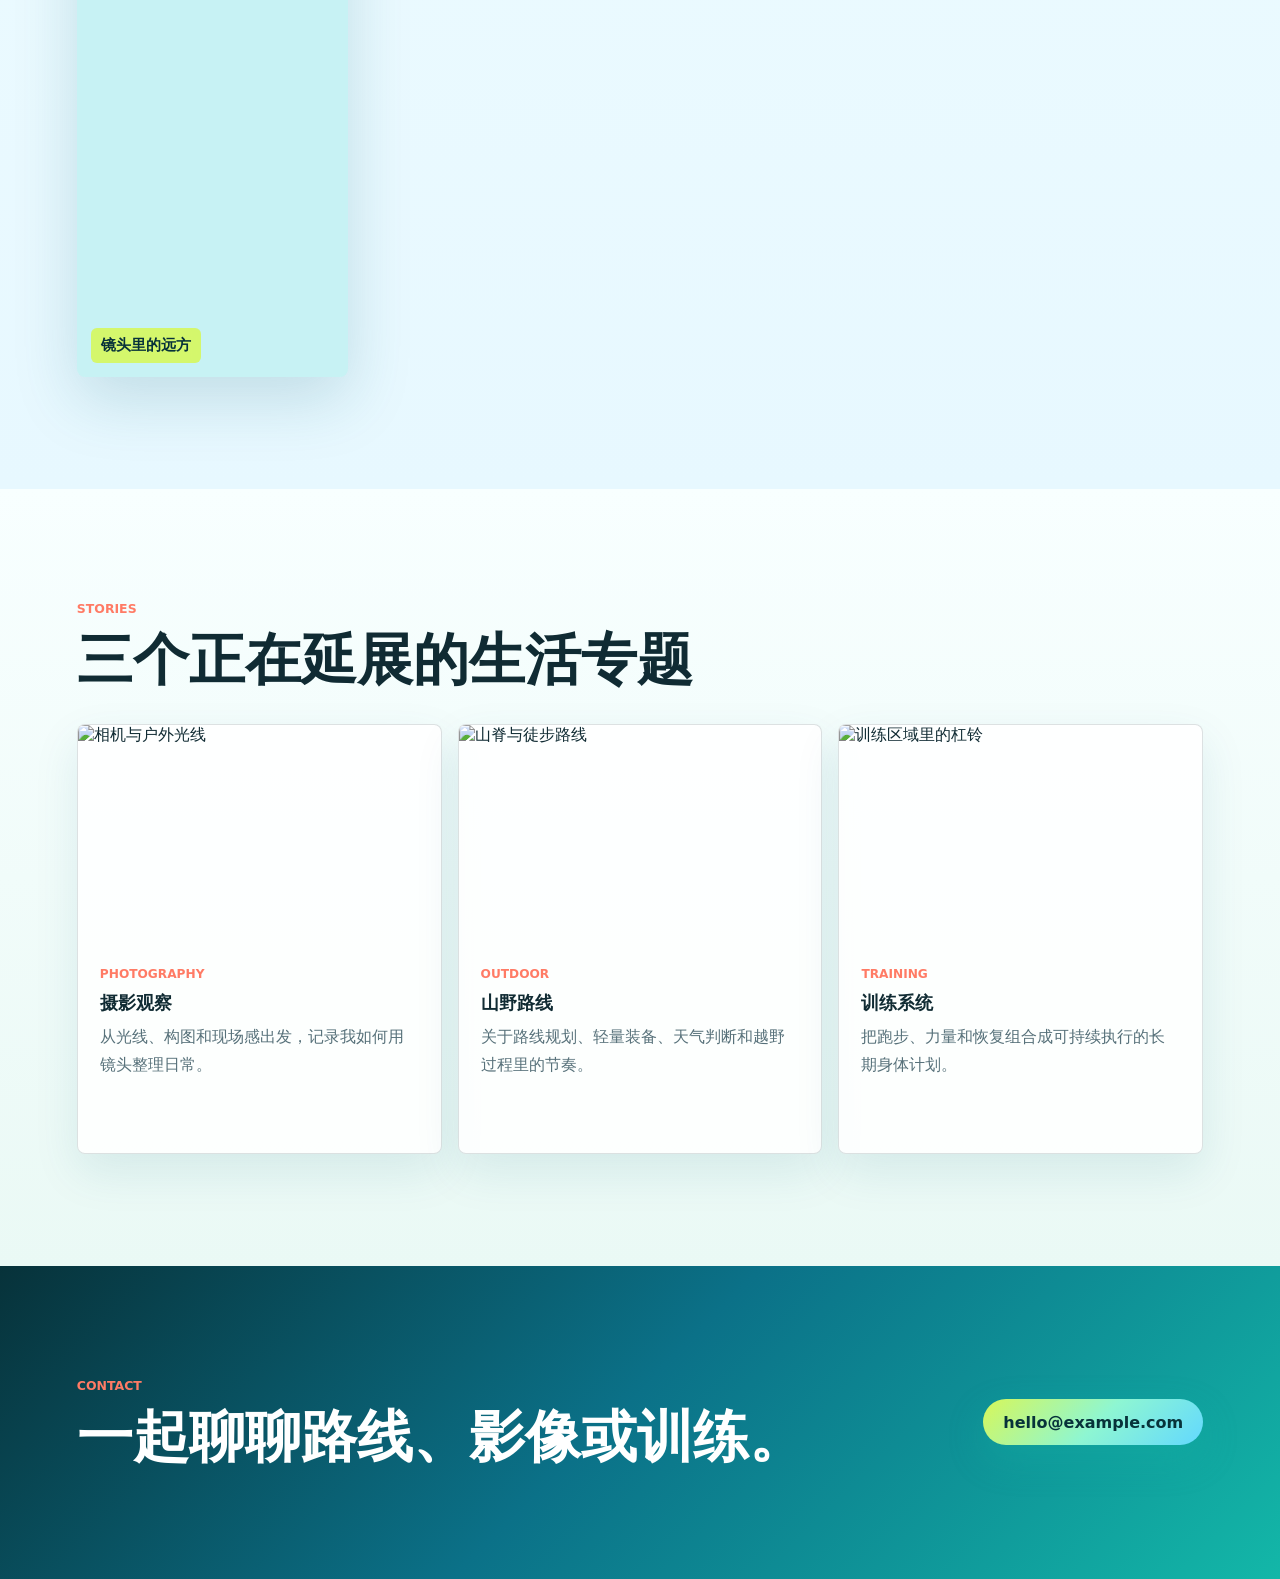
==== commit 6bc19fa4: "Add topic subpages" ====
--- a/index.html
+++ b/index.html
@@ -9,6 +9,7 @@
       content="Allen Chen 的个人展示网站，聚焦摄影、户外、跑步、越野、健身与综合技能。"
     />
     <link rel="preconnect" href="https://images.unsplash.com" />
+    <link rel="icon" href="favicon.svg" />
     <link rel="stylesheet" href="styles.css?v=bluegreen" />
   </head>
   <body>
@@ -21,6 +22,7 @@
         <a href="#interests">兴趣</a>
         <a href="#skills">技能</a>
         <a href="#gallery">影像</a>
+        <a href="#stories">专题</a>
         <a href="#contact">联系</a>
       </nav>
     </header>
@@ -83,6 +85,7 @@
             <div>
               <h3>摄影</h3>
               <p>偏爱自然光、城市街头、山野风景和运动瞬间，重视氛围与故事感。</p>
+              <a class="text-link" href="photography.html">进入摄影专题</a>
             </div>
           </article>
           <article class="interest-item">
@@ -90,6 +93,7 @@
             <div>
               <h3>户外与越野</h3>
               <p>喜欢路线规划、轻量装备、复杂地形和抵达山顶前那段安静的坚持。</p>
+              <a class="text-link" href="outdoor.html">进入户外专题</a>
             </div>
           </article>
           <article class="interest-item">
@@ -97,6 +101,7 @@
             <div>
               <h3>跑步与健身</h3>
               <p>用训练建立稳定输出，关注心肺、力量、恢复和可长期坚持的节奏。</p>
+              <a class="text-link" href="training.html">进入训练专题</a>
             </div>
           </article>
         </div>
@@ -168,6 +173,42 @@
         </div>
       </section>
 
+      <section id="stories" class="section stories-section" aria-labelledby="stories-title">
+        <div class="section-heading">
+          <p class="section-label">Stories</p>
+          <h2 id="stories-title">三个正在延展的生活专题</h2>
+        </div>
+        <div class="story-grid">
+          <a class="story-card" href="photography.html">
+            <img
+              src="https://images.unsplash.com/photo-1492691527719-9d1e07e534b4?auto=format&fit=crop&w=900&q=85"
+              alt="相机与户外光线"
+            />
+            <span>Photography</span>
+            <h3>摄影观察</h3>
+            <p>从光线、构图和现场感出发，记录我如何用镜头整理日常。</p>
+          </a>
+          <a class="story-card" href="outdoor.html">
+            <img
+              src="https://images.unsplash.com/photo-1464822759023-fed622ff2c3b?auto=format&fit=crop&w=900&q=85"
+              alt="山脊与徒步路线"
+            />
+            <span>Outdoor</span>
+            <h3>山野路线</h3>
+            <p>关于路线规划、轻量装备、天气判断和越野过程里的节奏。</p>
+          </a>
+          <a class="story-card" href="training.html">
+            <img
+              src="https://images.unsplash.com/photo-1517836357463-d25dfeac3438?auto=format&fit=crop&w=900&q=85"
+              alt="训练区域里的杠铃"
+            />
+            <span>Training</span>
+            <h3>训练系统</h3>
+            <p>把跑步、力量和恢复组合成可持续执行的长期身体计划。</p>
+          </a>
+        </div>
+      </section>
+
       <section id="contact" class="section contact-section" aria-labelledby="contact-title">
         <div>
           <p class="section-label">Contact</p>
--- a/styles.css
+++ b/styles.css
@@ -268,7 +268,9 @@
 .intro-grid span,
 .section-copy p,
 .interest-item p,
-.skill-card p {
+.skill-card p,
+.story-card p,
+.detail-panel p {
   color: var(--muted);
   line-height: 1.75;
 }
@@ -310,6 +312,28 @@
 .interest-item span {
   color: var(--cyan);
   font-weight: 850;
+}
+
+.interest-item p {
+  margin-bottom: 10px;
+}
+
+.text-link {
+  display: inline-flex;
+  align-items: center;
+  color: var(--deep-blue);
+  font-size: 0.94rem;
+  font-weight: 800;
+}
+
+.text-link::after {
+  content: "->";
+  margin-left: 8px;
+  color: var(--coral);
+}
+
+.text-link:hover {
+  color: var(--teal);
 }
 
 .skills-section {
@@ -417,6 +441,122 @@
   font-size: 0.92rem;
   font-weight: 700;
   backdrop-filter: blur(8px);
+}
+
+.stories-section {
+  background:
+    linear-gradient(180deg, #f8ffff, #eaf9f5);
+}
+
+.story-grid {
+  display: grid;
+  grid-template-columns: repeat(3, minmax(0, 1fr));
+  gap: 16px;
+}
+
+.story-card {
+  display: flex;
+  min-height: 430px;
+  flex-direction: column;
+  overflow: hidden;
+  border: 1px solid var(--line);
+  border-radius: 8px;
+  background: rgba(255, 255, 255, 0.86);
+  box-shadow: 0 18px 46px rgba(12, 98, 119, 0.1);
+  transition:
+    transform 180ms ease,
+    box-shadow 180ms ease,
+    border-color 180ms ease;
+}
+
+.story-card:hover {
+  transform: translateY(-4px);
+  border-color: rgba(18, 183, 167, 0.42);
+  box-shadow: 0 24px 58px rgba(12, 98, 119, 0.16);
+}
+
+.story-card img {
+  width: 100%;
+  height: 220px;
+  object-fit: cover;
+}
+
+.story-card span,
+.detail-panel span {
+  color: var(--coral);
+  font-size: 0.76rem;
+  font-weight: 850;
+  letter-spacing: 0;
+  text-transform: uppercase;
+}
+
+.story-card span,
+.story-card h3,
+.story-card p {
+  margin-right: 22px;
+  margin-left: 22px;
+}
+
+.story-card span {
+  margin-top: 22px;
+  margin-bottom: 10px;
+}
+
+.story-card p {
+  margin-bottom: 24px;
+}
+
+.detail-hero {
+  position: relative;
+  min-height: 78vh;
+  display: grid;
+  align-items: end;
+  overflow: hidden;
+  padding: 132px clamp(20px, 6vw, 82px) 76px;
+}
+
+.detail-layout {
+  display: grid;
+  grid-template-columns: minmax(280px, 0.9fr) minmax(320px, 1.1fr);
+  gap: clamp(34px, 6vw, 92px);
+  background:
+    linear-gradient(135deg, rgba(215, 247, 89, 0.18), transparent 32%),
+    #f8ffff;
+}
+
+.detail-panel {
+  display: grid;
+  gap: 14px;
+}
+
+.detail-panel article {
+  min-height: 180px;
+  padding: 24px;
+  border: 1px solid var(--line);
+  border-radius: 8px;
+  background: rgba(255, 255, 255, 0.78);
+  box-shadow: 0 18px 46px rgba(12, 98, 119, 0.08);
+}
+
+.detail-panel span {
+  display: block;
+  margin-bottom: 18px;
+}
+
+.feature-band {
+  display: flex;
+  align-items: center;
+  justify-content: space-between;
+  gap: 24px;
+  flex-wrap: wrap;
+  background:
+    linear-gradient(135deg, #07323a, #0b7188 48%, #13b7a8);
+  color: #fff;
+}
+
+.feature-band h2 {
+  max-width: 880px;
+  margin-bottom: 0;
 }
 
 .contact-section {
@@ -472,6 +612,11 @@
     grid-template-columns: repeat(2, minmax(0, 1fr));
   }
 
+  .story-grid,
+  .detail-layout {
+    grid-template-columns: 1fr;
+  }
+
   .gallery-grid {
     grid-template-columns: repeat(2, minmax(0, 1fr));
   }
@@ -500,14 +645,21 @@
     padding: 116px 20px 58px;
   }
 
+  .detail-hero {
+    min-height: 76vh;
+    padding: 116px 20px 58px;
+  }
+
   .hero-actions .button,
-  .contact-section .button {
+  .contact-section .button,
+  .feature-band .button {
     width: 100%;
   }
 
   .intro-grid,
   .skills-grid,
-  .gallery-grid {
+  .gallery-grid,
+  .story-grid {
     grid-template-columns: 1fr;
   }
 
